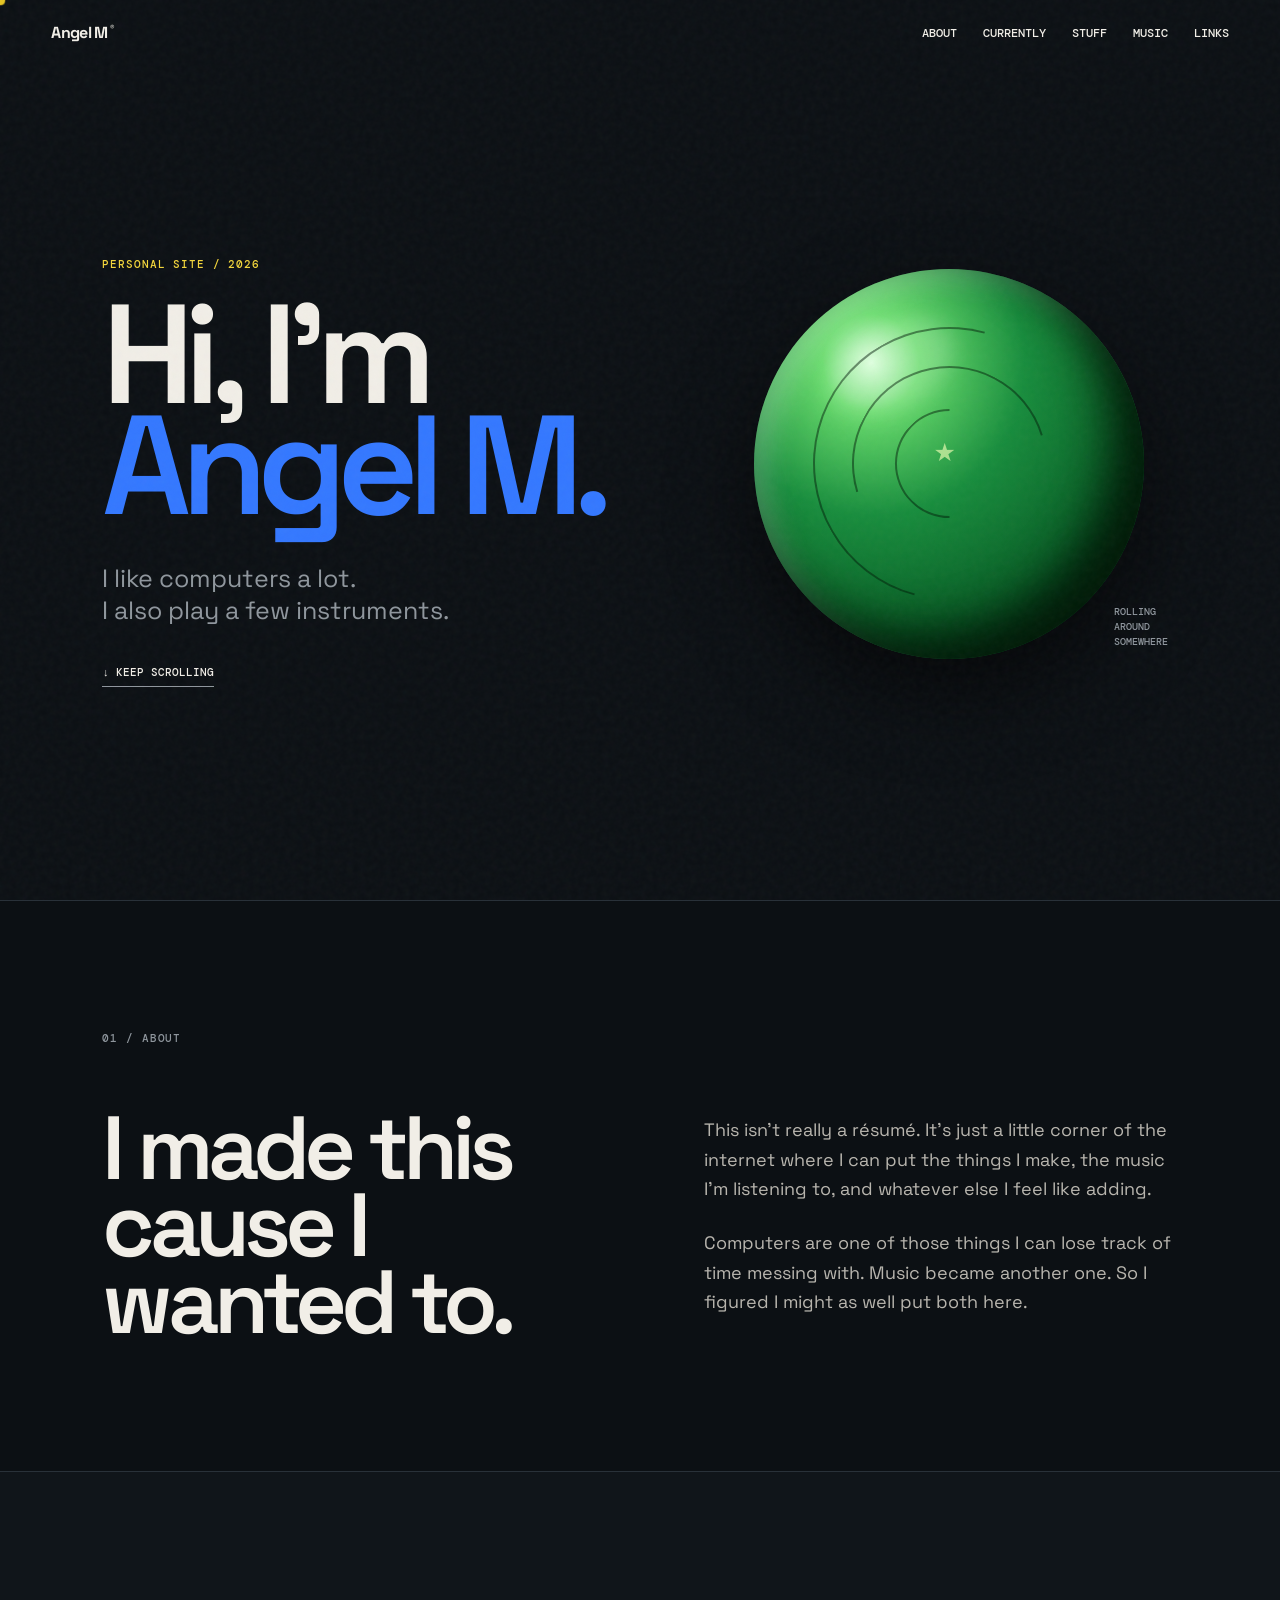
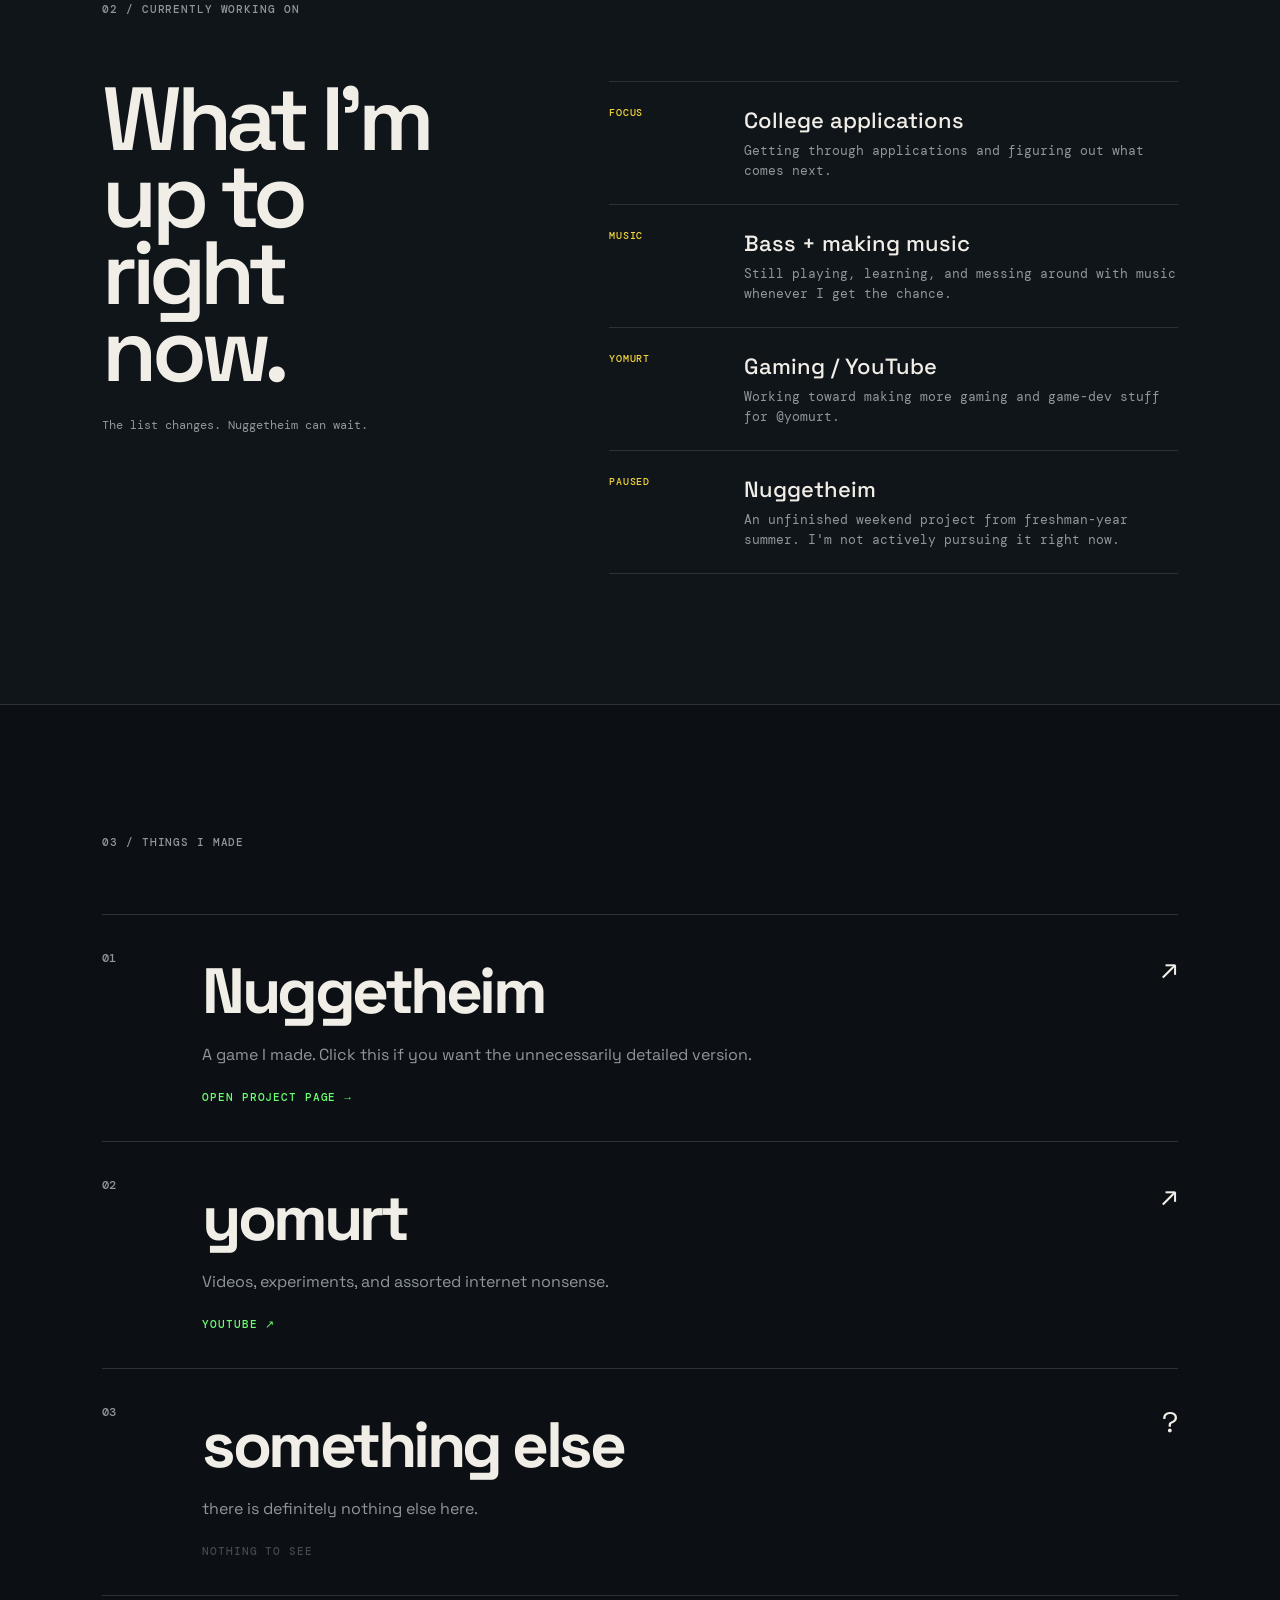
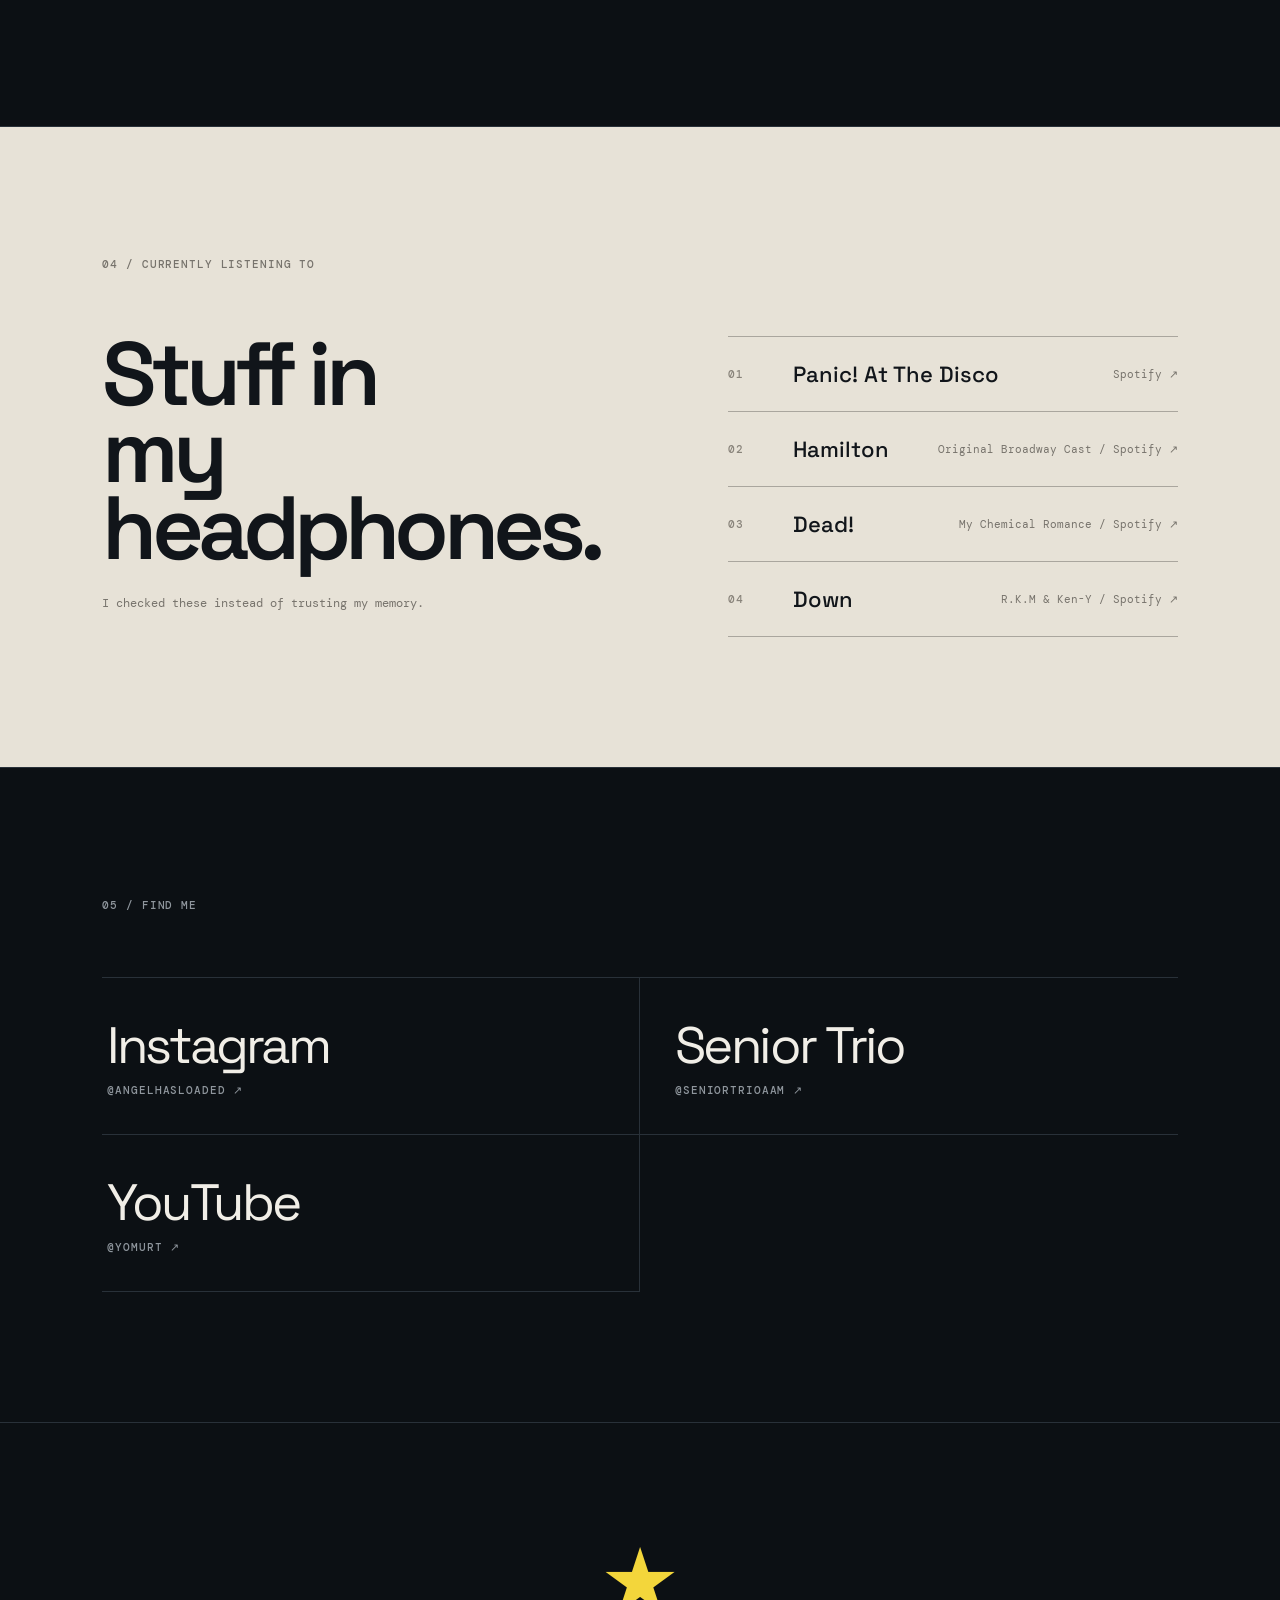
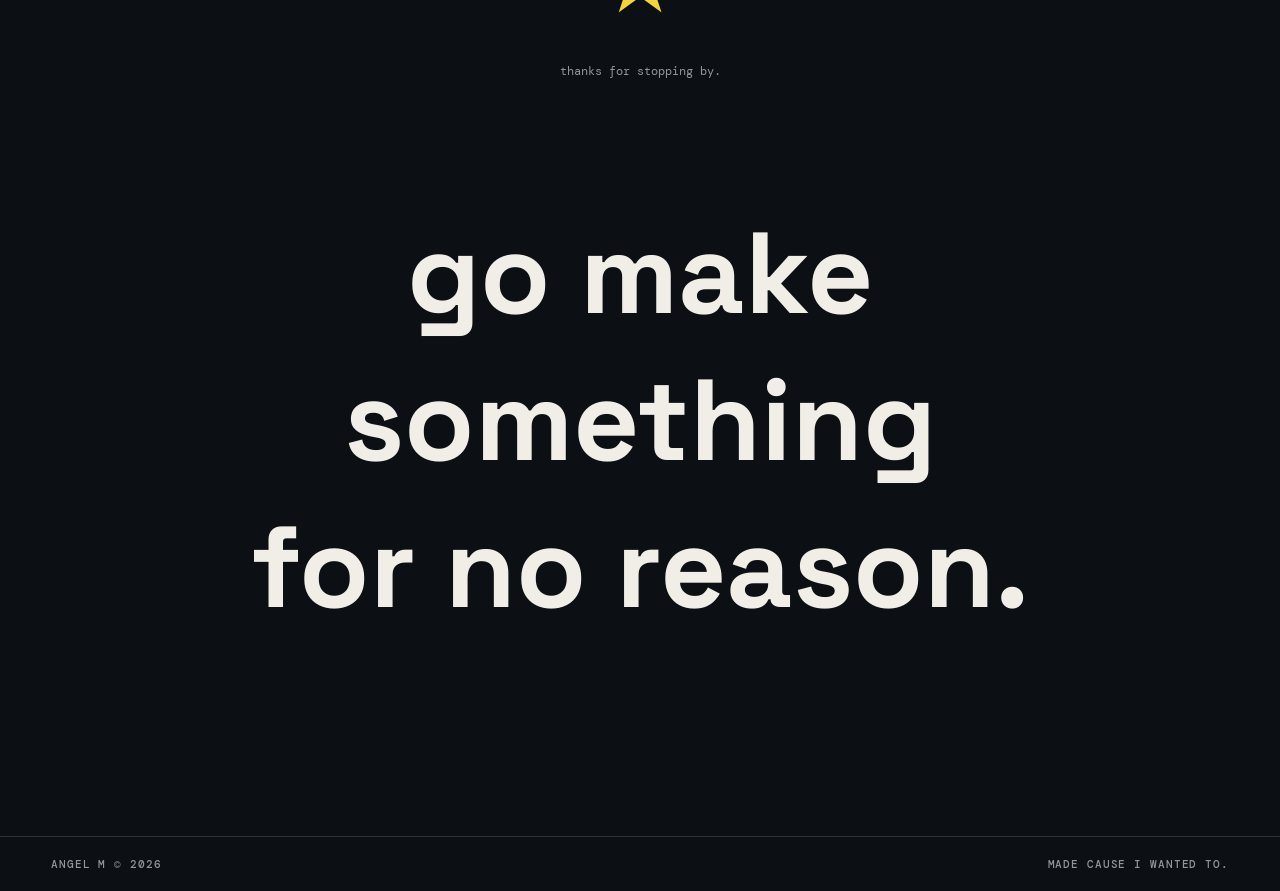
==== index.html @ a2df4d39 "Add files via upload" ====
<!DOCTYPE html>
<html lang="en">
<head>
<meta charset="UTF-8">
<meta name="viewport" content="width=device-width,initial-scale=1">
<title>Angel M — I made this cause I wanted to.</title>
<link rel="preconnect" href="https://fonts.googleapis.com">
<link rel="preconnect" href="https://fonts.gstatic.com" crossorigin>
<link href="https://fonts.googleapis.com/css2?family=DM+Mono:wght@400;500&family=Space+Grotesk:wght@400;500;600;700&display=swap" rel="stylesheet">
<link rel="stylesheet" href="style.css">
<link rel="icon" type="image/svg+xml" href="favicon.svg">
<meta name="description" content="Angel M — a personal corner of the internet for games, music, projects, and whatever I feel like making.">
<meta property="og:title" content="Angel M — I made this cause I wanted to.">
<meta property="og:description" content="Games, music, projects, and assorted internet nonsense.">
</head>
<body>
<div id="loader"><div class="loader-ball"><span>★</span></div><div class="loader-text"><span>ANGEL M</span><span id="load-status">loading something...</span></div><div class="load-line"><i></i></div></div>

<div class="grain"></div>
<div class="cursor-ball"></div>

<header class="nav">
<a class="logo" href="#top">Angel M<span>®</span></a>
<nav><a href="#about">about</a><a href="#currently">currently</a><a href="#projects">stuff</a><a href="#music">music</a><a href="#links">links</a></nav>
</header>

<main id="top">
<section class="hero">
<div>
<p class="eyebrow">PERSONAL SITE / 2026</p>
<h1>Hi, I'm<br><span>Angel M.</span></h1>
<p class="tagline">I like computers a lot.<br>I also play a few instruments.</p>
<a class="scroll-link" href="#about">↓ keep scrolling</a>
</div>
<div class="ball-wrap">
<div class="steel-ball"><div class="ball-highlight"></div><div class="ball-groove g1"></div><div class="ball-groove g2"></div><div class="ball-groove g3"></div><div class="ball-star">★</div></div>
<span class="ball-label">ROLLING<br>AROUND<br>SOMEWHERE</span>
</div>
</section>

<section class="section" id="about">
<div class="section-label">01 / ABOUT</div>
<div class="intro-content">
<h2>I made this<br>cause I wanted to.</h2>
<div class="intro-text">
<p>This isn't really a résumé. It's just a little corner of the internet where I can put the things I make, the music I'm listening to, and whatever else I feel like adding.</p>
<p>Computers are one of those things I can lose track of time messing with. Music became another one. So I figured I might as well put both here.</p>
</div>
</div>
</section>

<section class="section currently" id="currently">
<div class="section-label">02 / CURRENTLY WORKING ON</div>
<div class="currently-grid">
<div>
<h2>What I'm<br>up to right now.</h2>
<p class="currently-note">The list changes. Nuggetheim can wait.</p>
</div>
<div class="status-list">
<div class="status"><span>FOCUS</span><strong>College applications</strong><em>Getting through applications and figuring out what comes next.</em></div>
<div class="status"><span>MUSIC</span><strong>Bass + making music</strong><em>Still playing, learning, and messing around with music whenever I get the chance.</em></div>
<div class="status"><span>YOMURT</span><strong>Gaming / YouTube</strong><em>Working toward making more gaming and game-dev stuff for @yomurt.</em></div>
<div class="status"><span>PAUSED</span><strong>Nuggetheim</strong><em>An unfinished weekend project from freshman-year summer. I'm not actively pursuing it right now.</em></div>
</div>
</div>
</section>

<section class="section projects" id="projects">
<div class="section-label">03 / THINGS I MADE</div>
<div class="project-list">
<a class="project featured" href="projects/nuggetheim.html">
<div class="project-number">01</div><div class="project-main"><h3>Nuggetheim</h3><p>A game I made. Click this if you want the unnecessarily detailed version.</p><span>OPEN PROJECT PAGE →</span></div><div class="project-arrow">↗</div>
</a>
<a class="project" href="https://www.youtube.com/@yomurt" target="_blank" rel="noopener">
<div class="project-number">02</div><div class="project-main"><h3>yomurt</h3><p>Videos, experiments, and assorted internet nonsense.</p><span>YOUTUBE ↗</span></div><div class="project-arrow">↗</div>
</a>
<div class="project almost" id="almost">
<div class="project-number">03</div><div class="project-main"><h3>something else</h3><p>there is definitely nothing else here.</p><span>NOTHING TO SEE</span></div><div class="project-arrow">?</div>
</div>
</div>
</section>

<section class="section music" id="music">
<div class="section-label">04 / CURRENTLY LISTENING TO</div>
<div class="music-layout">
<div><h2>Stuff in<br>my headphones.</h2><p class="music-note">I checked these instead of trusting my memory.</p></div>
<div class="tracks">
<a class="track" href="https://open.spotify.com/artist/20JZFwl6HVl6yg8a4H3ZqK" target="_blank" rel="noopener"><span>01</span><strong>Panic! At The Disco</strong><em>Spotify ↗</em></a>
<a class="track" href="https://open.spotify.com/album/1kCHru7uhxBUdzkm4gzRQc" target="_blank" rel="noopener"><span>02</span><strong>Hamilton</strong><em>Original Broadway Cast / Spotify ↗</em></a>
<a class="track" href="https://open.spotify.com/track/4GtQnksfHyX2gyqSeacZiK" target="_blank" rel="noopener"><span>03</span><strong>Dead!</strong><em>My Chemical Romance / Spotify ↗</em></a>
<a class="track" href="https://open.spotify.com/track/09QZbXkrHRww7Epv7qSnL0" target="_blank" rel="noopener"><span>04</span><strong>Down</strong><em>R.K.M &amp; Ken-Y / Spotify ↗</em></a>
</div>
</div>
</section>

<section class="section links" id="links">
<div class="section-label">05 / FIND ME</div>
<div class="link-grid">
<a href="https://www.instagram.com/angelhasloaded" target="_blank" rel="noopener"><span>Instagram</span><small>@angelhasloaded ↗</small></a>
<a href="https://www.instagram.com/seniortrioaam" target="_blank" rel="noopener"><span>Senior Trio</span><small>@seniortrioaam ↗</small></a>
<a href="https://www.youtube.com/@yomurt" target="_blank" rel="noopener"><span>YouTube</span><small>@yomurt ↗</small></a>
</div>
</section>

<section class="end"><div class="end-ball">★</div><p>thanks for stopping by.</p><h2>go make something<br>for no reason.</h2></section>
</main>

<footer><span>ANGEL M © 2026</span><span>made cause I wanted to.</span></footer>
<script src="script.js"></script>
</body>
</html>
---- style.css ----
*{box-sizing:border-box} :root{--bg:#0c1014;--text:#f1eee7;--muted:#8f969d;--line:#293139;--blue:#3478ff;--yellow:#f3d63b;--green:#6cff72;--paper:#e7e2d7;--ink:#11151a}html{scroll-behavior:smooth}body{margin:0;background:var(--bg);color:var(--text);font-family:"Space Grotesk",system-ui,sans-serif;overflow-x:hidden}a{color:inherit;text-decoration:none}.grain{position:fixed;inset:0;pointer-events:none;opacity:.045;z-index:20;background-image:url("data:image/svg+xml,%3Csvg viewBox='0 0 160 160' xmlns='http://www.w3.org/2000/svg'%3E%3Cfilter id='n'%3E%3CfeTurbulence type='fractalNoise' baseFrequency='.9' numOctaves='3' stitchTiles='stitch'/%3E%3C/filter%3E%3Crect width='100%25' height='100%25' filter='url(%23n)' opacity='.8'/%3E%3C/svg%3E")}.cursor-ball{position:fixed;width:11px;height:11px;border-radius:50%;background:var(--yellow);pointer-events:none;z-index:50;transform:translate(-50%,-50%);mix-blend-mode:difference;transition:.2s}.nav{position:fixed;z-index:30;top:0;left:0;right:0;display:flex;justify-content:space-between;align-items:center;padding:22px 4vw}.logo{font-weight:700;letter-spacing:-.04em}.logo span{font-size:.55em;vertical-align:top;margin-left:2px}.nav nav{display:flex;gap:26px;font:500 12px "DM Mono",monospace;text-transform:uppercase}.nav nav a:hover{color:var(--yellow)}.eyebrow,.section-label,footer,.project span,.track span,.link-grid small{font:500 11px "DM Mono",monospace;letter-spacing:.08em;text-transform:uppercase}.eyebrow{color:var(--yellow);margin-bottom:28px}.hero{min-height:100vh;display:grid;grid-template-columns:1.15fr .85fr;align-items:center;padding:11vh 8vw 8vh}.hero h1{font-size:clamp(70px,11vw,180px);line-height:.79;letter-spacing:-.075em;margin:0;font-weight:600}.hero h1 span{color:var(--blue)}.tagline{margin:42px 0 34px;color:var(--muted);font-size:clamp(18px,2vw,25px);line-height:1.25}.scroll-link,.big-link{font:500 11px "DM Mono",monospace;text-transform:uppercase;border-bottom:1px solid var(--muted);padding-bottom:7px}.ball-wrap{position:relative;display:grid;place-items:center;min-height:500px}.steel-ball{width:min(38vw,390px);aspect-ratio:1;border-radius:50%;position:relative;background:radial-gradient(circle at 30% 24%,#d9ffd9 0%,#68dc6c 12%,#188d3d 38%,#075923 70%,#02190b 100%);box-shadow:inset -30px -25px 45px #001a08,inset 15px 12px 25px rgba(255,255,255,.22),0 35px 80px rgba(0,0,0,.55);animation:float 4.5s ease-in-out infinite}.ball-highlight{position:absolute;width:34%;height:22%;border-radius:50%;left:18%;top:14%;background:rgba(255,255,255,.18);filter:blur(10px);transform:rotate(-25deg)}.ball-groove{position:absolute;border:2px solid rgba(0,25,8,.48);border-right-color:transparent;border-bottom-color:transparent;border-radius:50%;transform:rotate(-30deg)}.g1{inset:15%}.g2{inset:25%;transform:rotate(28deg)}.g3{inset:36%;transform:rotate(-45deg)}.ball-star{position:absolute;left:46%;top:43%;font-size:25px;color:rgba(240,255,180,.65)}.ball-label{position:absolute;right:2%;bottom:13%;font:500 10px "DM Mono",monospace;color:var(--muted);line-height:1.5}@keyframes float{0%,100%{transform:translateY(0) rotate(-3deg)}50%{transform:translateY(-18px) rotate(3deg)}}.section{padding:130px 8vw;border-top:1px solid var(--line)}.section-label{color:var(--muted);margin-bottom:65px}.intro-content{display:grid;grid-template-columns:1fr 1fr;gap:10vw}.section h2{font-size:clamp(50px,7vw,105px);line-height:.86;letter-spacing:-.065em;margin:0;font-weight:600}.intro-text{max-width:520px;align-self:end;color:#b8b5ae;font-size:18px;line-height:1.65}.intro-text p{margin:0 0 24px}.project-list{border-top:1px solid var(--line)}.project{display:grid;grid-template-columns:80px 1fr 50px;gap:20px;padding:35px 0;border-bottom:1px solid var(--line);transition:.3s}.project:hover{padding-left:25px;background:rgba(255,255,255,.025)}.project-number{font:500 12px "DM Mono",monospace;color:var(--muted)}.project-main h3{font-size:clamp(35px,5vw,72px);margin:0 0 12px;letter-spacing:-.055em}.project-main p{margin:0 0 20px;color:var(--muted)}.project-main span{color:var(--green)}.project-arrow{font-size:28px;text-align:right}.almost{cursor:default}.almost .project-main span{color:#41484e}.music{background:var(--paper);color:var(--ink)}.music .section-label{color:#77736c}.music-layout{display:grid;grid-template-columns:.8fr 1.2fr;gap:10vw}.music-note{margin-top:28px;color:#77736c;font:12px "DM Mono",monospace}.tracks{border-top:1px solid #aaa69e}.track{display:grid;grid-template-columns:45px 1fr auto;gap:20px;padding:23px 0;border-bottom:1px solid #aaa69e;align-items:center}.track span{color:#88837a}.track strong{font-size:22px;font-weight:500}.track em{color:#77736c;font:normal 11px "DM Mono",monospace}.track:hover strong{color:#245fd9}.link-grid{display:grid;grid-template-columns:1fr 1fr;border-top:1px solid var(--line)}.link-grid a{padding:35px 5px;border-bottom:1px solid var(--line);transition:transform .2s}.link-grid a:hover{transform:translateX(10px)}.link-grid a:nth-child(odd){border-right:1px solid var(--line);padding-right:35px}.link-grid a:nth-child(even){padding-left:35px}.link-grid span{display:block;font-size:clamp(28px,4vw,52px);letter-spacing:-.05em}.link-grid small{color:var(--muted)}.end{min-height:85vh;display:grid;place-items:center;align-content:center;text-align:center;padding:100px 8vw;border-top:1px solid var(--line)}.end-ball{font-size:90px;color:var(--yellow);animation:spin 8s linear infinite}.end p{color:var(--muted);font:12px "DM Mono",monospace;margin:25px 0}.end h2{font-size:clamp(55px,9vw,130px)}@keyframes spin{to{transform:rotate(360deg)}}footer{border-top:1px solid var(--line);padding:20px 4vw;color:var(--muted);display:flex;justify-content:space-between;gap:20px}footer button{border:0;background:transparent;color:var(--muted);font:inherit;cursor:pointer}#loader{position:fixed;inset:0;background:#080b0d;z-index:100;display:grid;place-items:center;align-content:center;transition:opacity .7s,visibility .7s}.loader-ball{width:95px;height:95px;border-radius:50%;display:grid;place-items:center;background:radial-gradient(circle at 30% 24%,#d9ffd9,#46c85b 25%,#08752f 62%,#02190b);box-shadow:0 0 80px rgba(57,255,93,.15);animation:loadspin 1.3s linear infinite}.loader-ball span{color:var(--yellow);font-size:20px}.loader-text{width:260px;margin-top:25px;display:flex;justify-content:space-between;font:500 9px "DM Mono",monospace;color:#899199}.load-line{width:260px;height:2px;background:#20272d;margin-top:10px}.load-line i{display:block;height:100%;width:0;background:var(--yellow);animation:loadline 1.5s ease forwards}@keyframes loadspin{to{transform:rotate(360deg)}}@keyframes loadline{to{width:100%}}.loader-hide{opacity:0;visibility:hidden}.project-hero{min-height:75vh;padding:22vh 8vw 10vh;border-bottom:1px solid var(--line);display:flex;flex-direction:column;justify-content:center}.project-hero h1{font-size:clamp(75px,13vw,190px);line-height:.8;letter-spacing:-.08em;margin:0}.project-hero h1 span{color:var(--green)}.project-sub{max-width:600px;color:var(--muted);font-size:20px;margin:45px 0}.big-link{align-self:flex-start;color:var(--yellow)}.project-body{padding:120px 8vw;border-bottom:1px solid var(--line)}.project-columns{display:grid;grid-template-columns:1fr 1fr;gap:10vw}.project-columns p{color:#b8b5ae;font-size:18px;line-height:1.7}.notes{border-top:1px solid var(--line)}.notes div{display:flex;gap:50px;padding:22px 0;border-bottom:1px solid var(--line)}.notes b{font:500 11px "DM Mono",monospace;color:var(--yellow)}.notes span{color:var(--muted)}@media(max-width:750px){.nav{padding:18px 5vw}.nav nav{gap:12px;font-size:9px}.hero{grid-template-columns:1fr;padding:120px 7vw 60px}.hero h1{font-size:22vw}.ball-wrap{min-height:390px}.steel-ball{width:70vw}.section{padding:90px 7vw}.intro-content,.music-layout,.project-columns{grid-template-columns:1fr;gap:60px}.project{grid-template-columns:40px 1fr 25px}.project:hover{padding-left:10px}.link-grid{grid-template-columns:1fr}.link-grid a:nth-child(odd),.link-grid a:nth-child(even){border-right:0;padding-left:0;padding-right:0}.track{grid-template-columns:35px 1fr}.track em{grid-column:2;margin-top:-12px}.cursor-ball{display:none}footer{flex-wrap:wrap;font-size:9px}.project-hero h1{font-size:20vw}}

.currently{background:#10151a}.currently-grid{display:grid;grid-template-columns:.8fr 1.2fr;gap:10vw}.currently-note{color:var(--muted);font:12px "DM Mono",monospace;margin-top:28px}.status-list{border-top:1px solid var(--line)}.status{display:grid;grid-template-columns:115px 1fr;column-gap:20px;padding:24px 0;border-bottom:1px solid var(--line)}.status span{font:500 10px "DM Mono",monospace;color:var(--yellow);letter-spacing:.08em}.status strong{font-size:22px;font-weight:500}.status em{grid-column:2;color:var(--muted);font:normal 13px "DM Mono",monospace;line-height:1.5;margin-top:7px}.secret-mode .steel-ball{animation:secret-spin .35s linear infinite}.secret-mode{filter:saturate(1.35)}@keyframes secret-spin{to{transform:rotate(360deg) scale(1.05)}}
@media(max-width:750px){.currently-grid{grid-template-columns:1fr;gap:60px}.status{grid-template-columns:85px 1fr}.status em{grid-column:2}.nav nav{max-width:62vw;overflow-x:auto;white-space:nowrap;padding-bottom:2px}.nav nav::-webkit-scrollbar{display:none}}
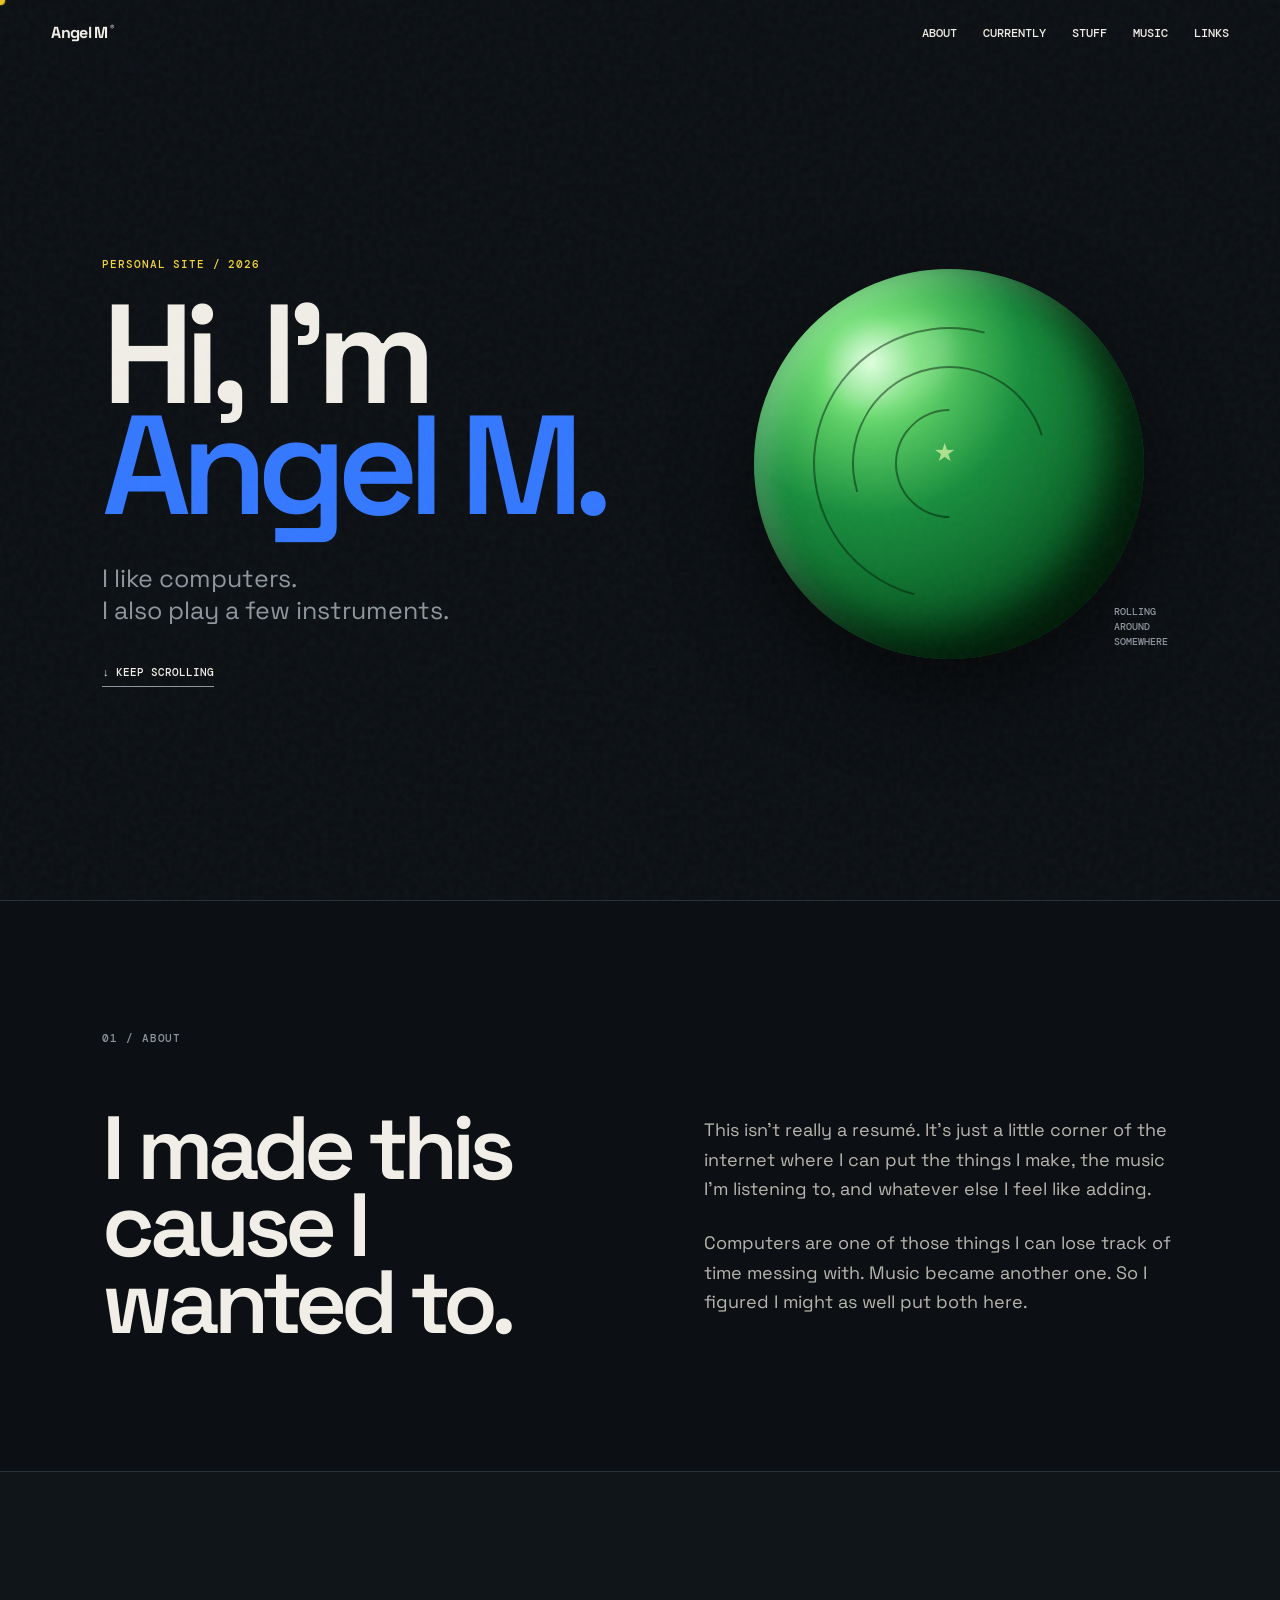
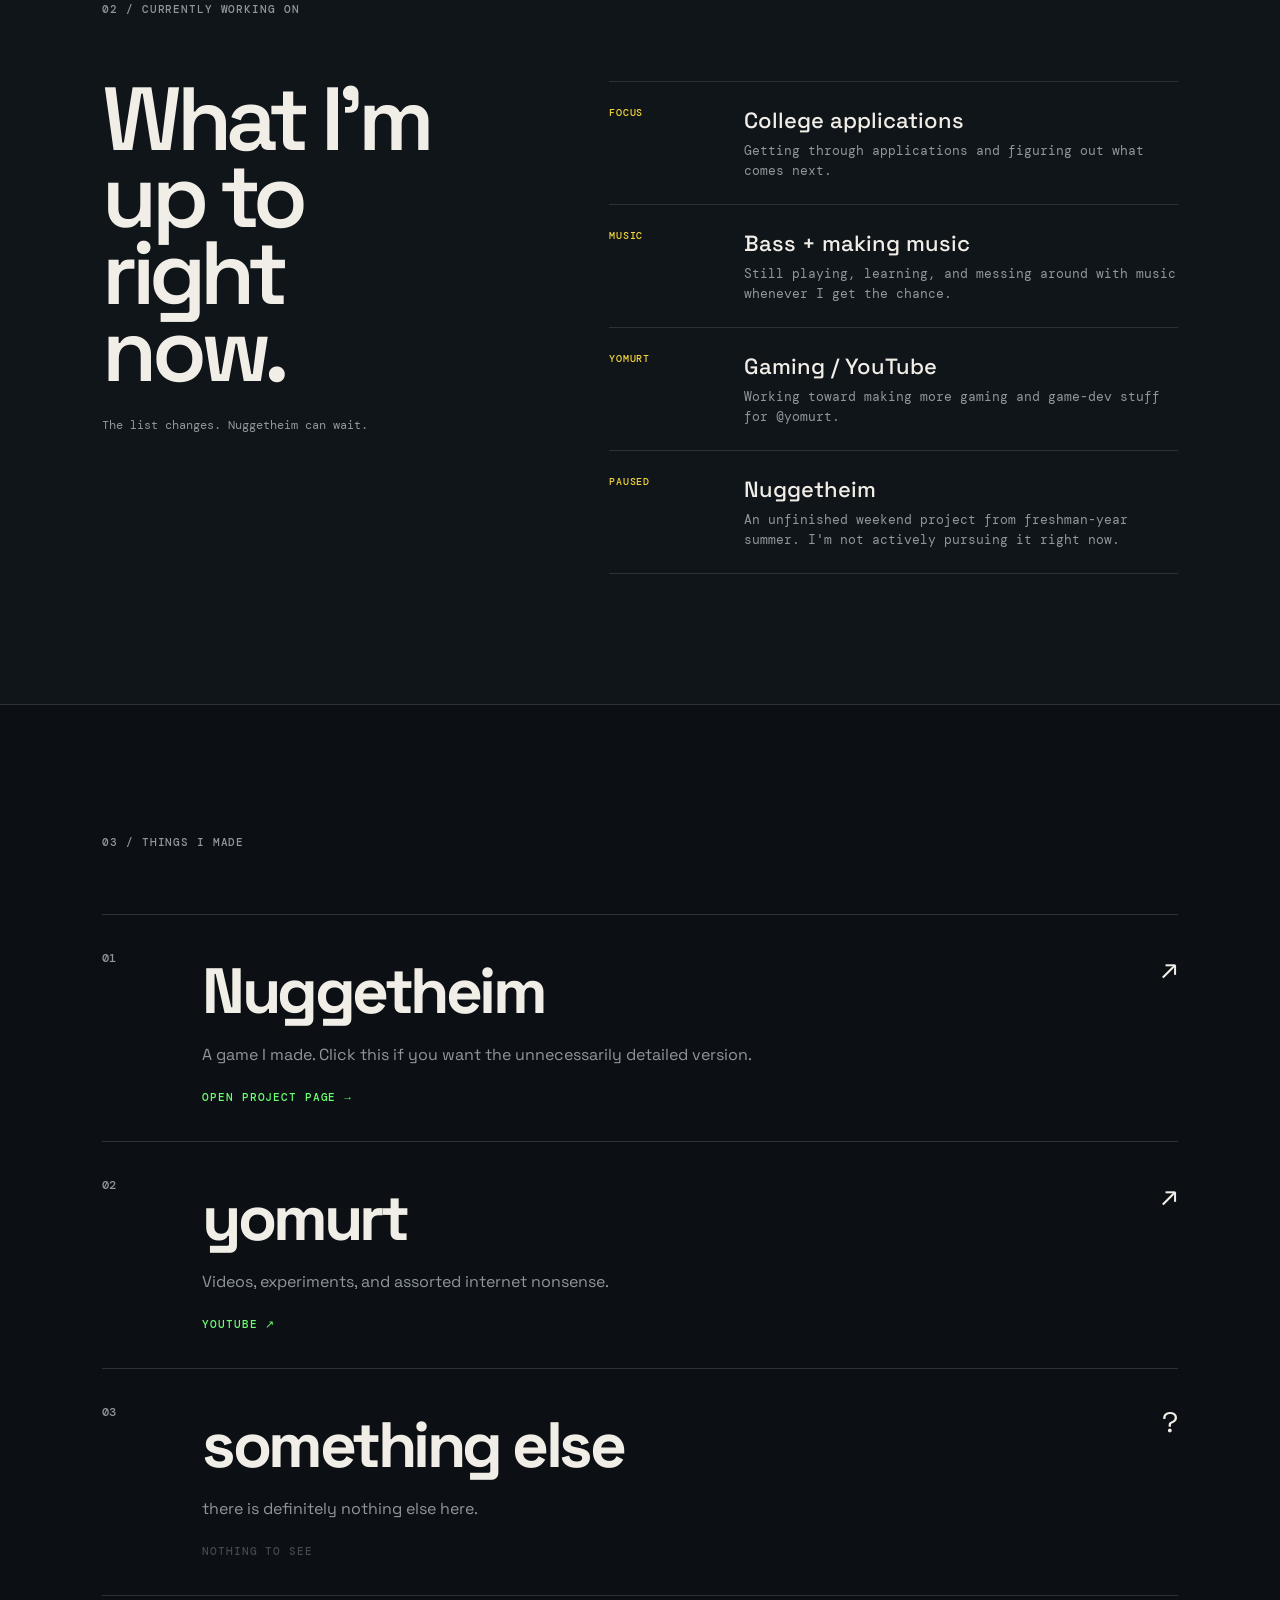
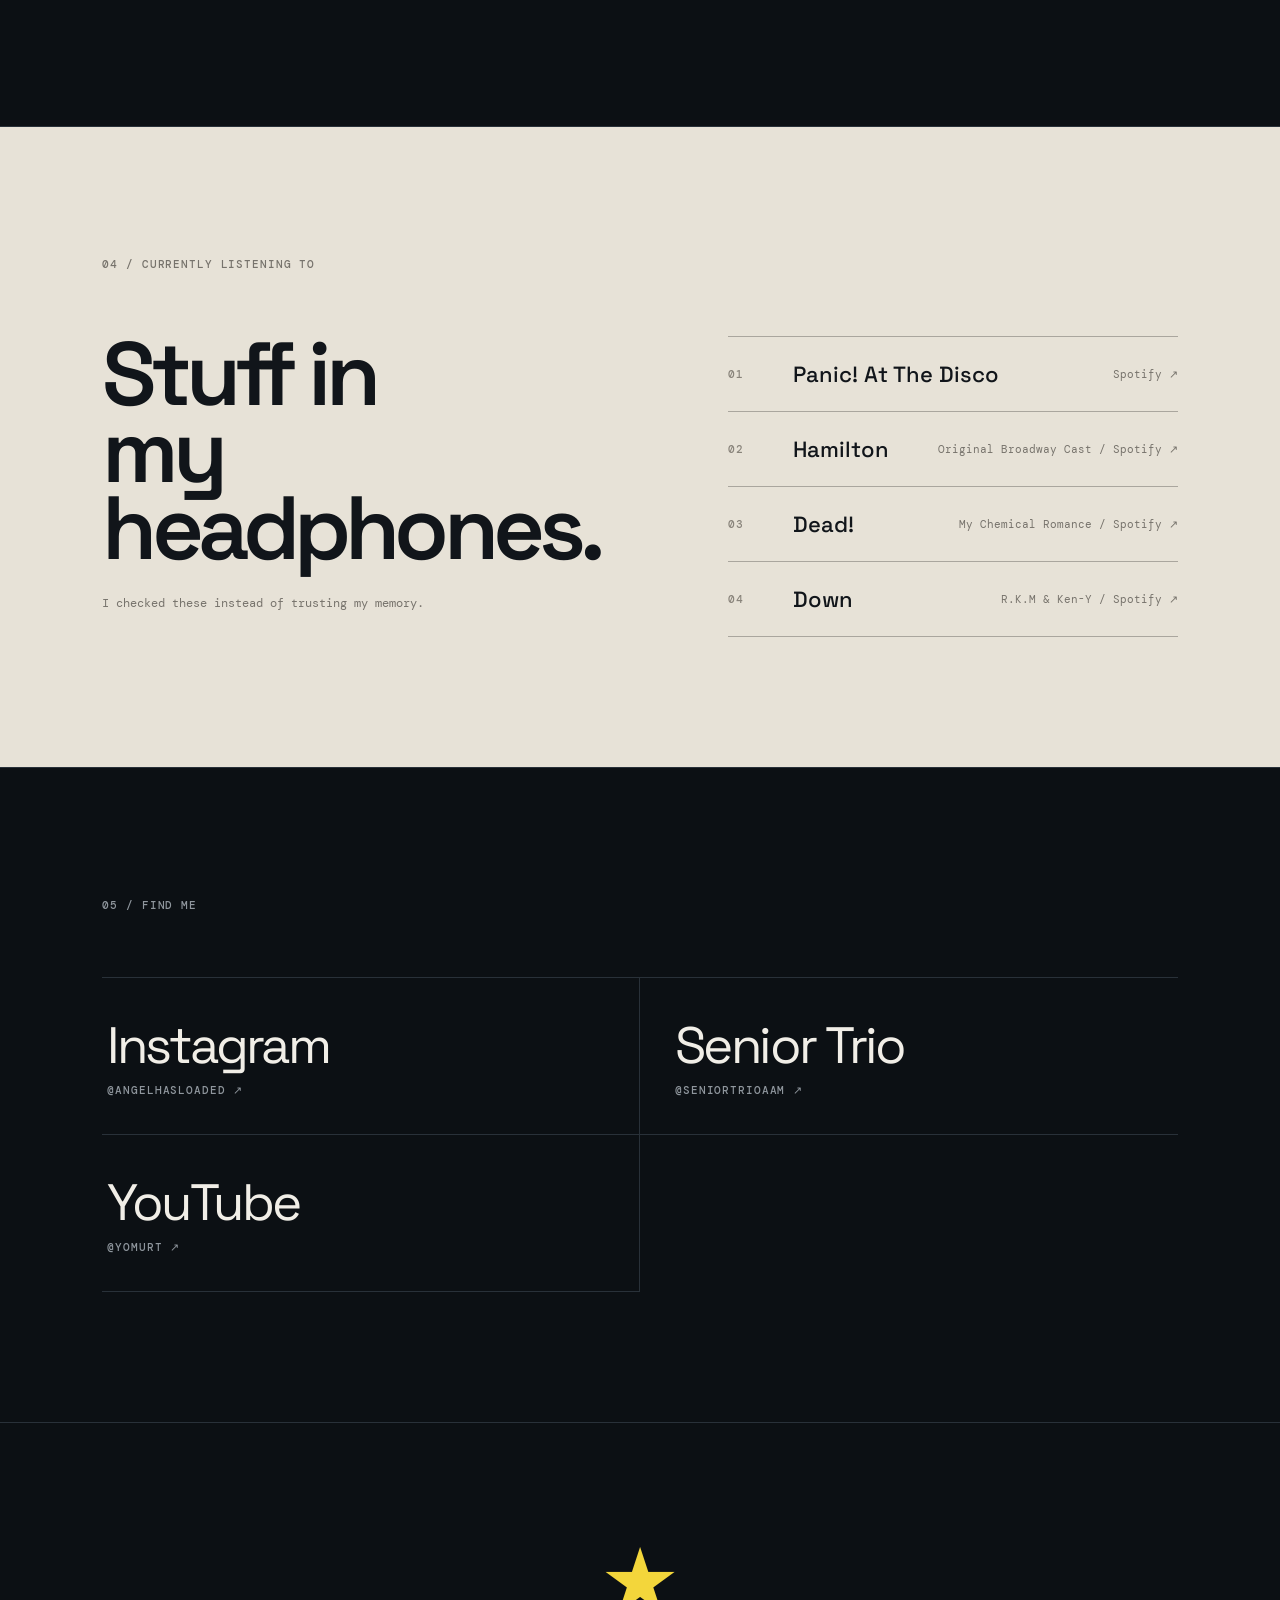
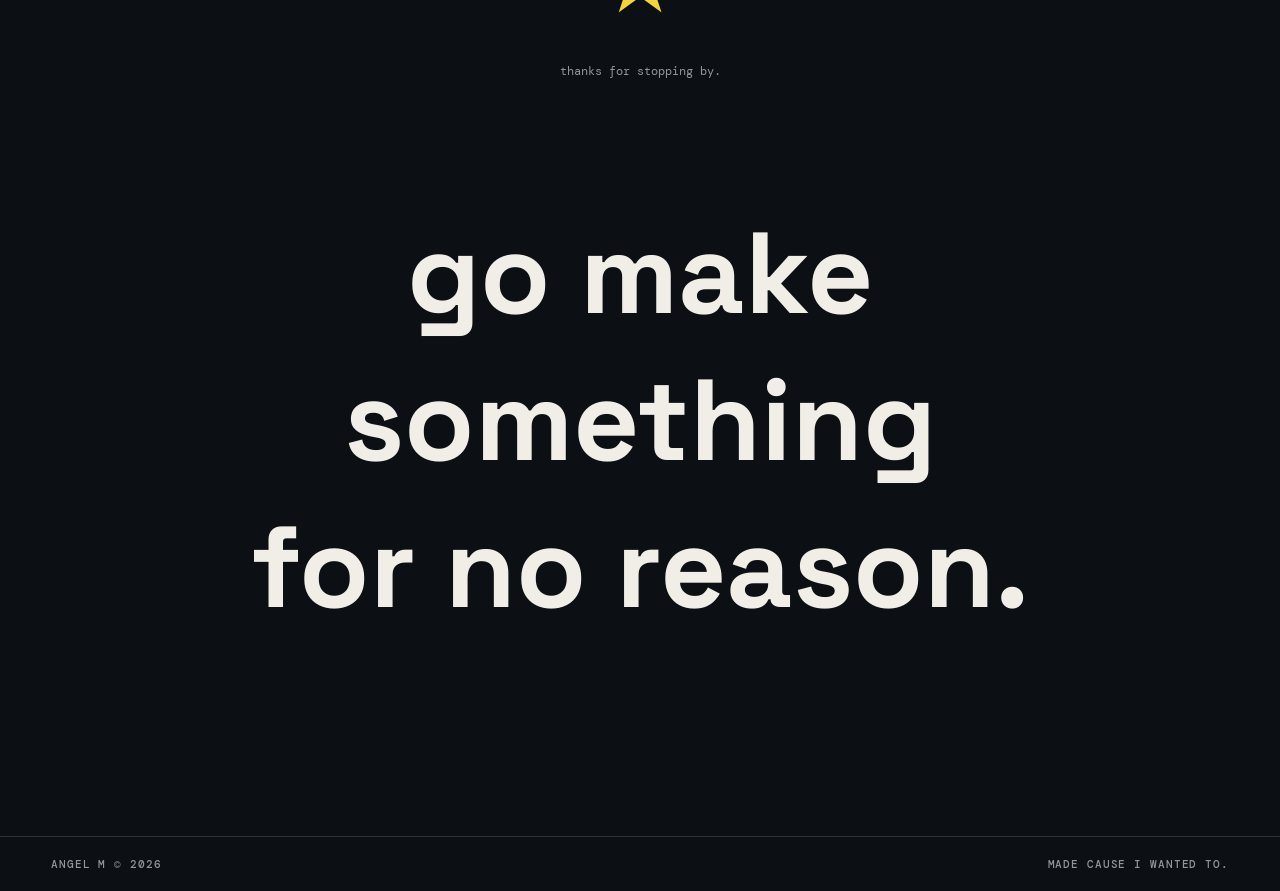
==== commit f5d81aee: "Update index.html" ====
--- a/index.html
+++ b/index.html
@@ -3,7 +3,7 @@
 <head>
 <meta charset="UTF-8">
 <meta name="viewport" content="width=device-width,initial-scale=1">
-<title>Angel M — I made this cause I wanted to.</title>
+<title>Angel M — I made this for fun.</title>
 <link rel="preconnect" href="https://fonts.googleapis.com">
 <link rel="preconnect" href="https://fonts.gstatic.com" crossorigin>
 <link href="https://fonts.googleapis.com/css2?family=DM+Mono:wght@400;500&family=Space+Grotesk:wght@400;500;600;700&display=swap" rel="stylesheet">
@@ -29,7 +29,7 @@
 <div>
 <p class="eyebrow">PERSONAL SITE / 2026</p>
 <h1>Hi, I'm<br><span>Angel M.</span></h1>
-<p class="tagline">I like computers a lot.<br>I also play a few instruments.</p>
+<p class="tagline">I like computers. <br>I also play a few instruments.</p>
 <a class="scroll-link" href="#about">↓ keep scrolling</a>
 </div>
 <div class="ball-wrap">
@@ -43,7 +43,7 @@
 <div class="intro-content">
 <h2>I made this<br>cause I wanted to.</h2>
 <div class="intro-text">
-<p>This isn't really a résumé. It's just a little corner of the internet where I can put the things I make, the music I'm listening to, and whatever else I feel like adding.</p>
+<p>This isn't really a resumé. It's just a little corner of the internet where I can put the things I make, the music I'm listening to, and whatever else I feel like adding.</p>
 <p>Computers are one of those things I can lose track of time messing with. Music became another one. So I figured I might as well put both here.</p>
 </div>
 </div>
@@ -108,4 +108,4 @@
 <footer><span>ANGEL M © 2026</span><span>made cause I wanted to.</span></footer>
 <script src="script.js"></script>
 </body>
-</html>+</html>
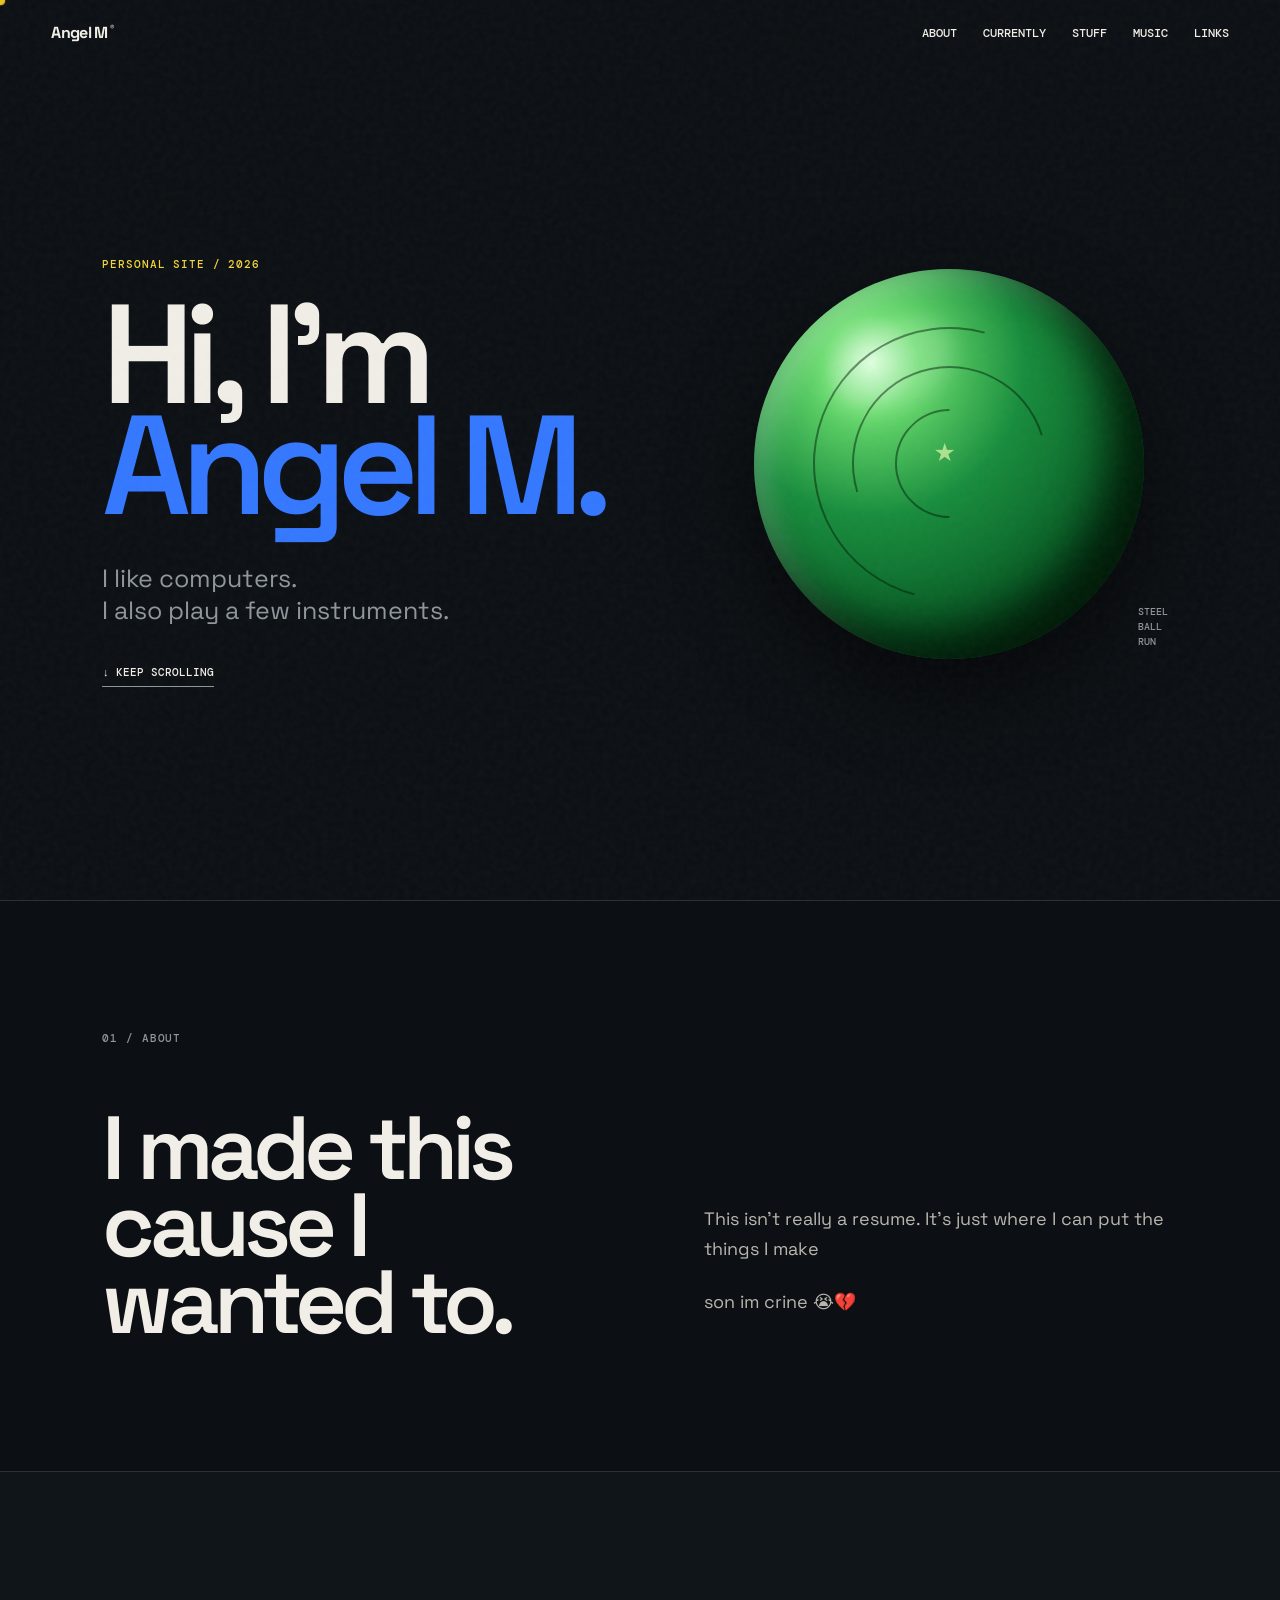
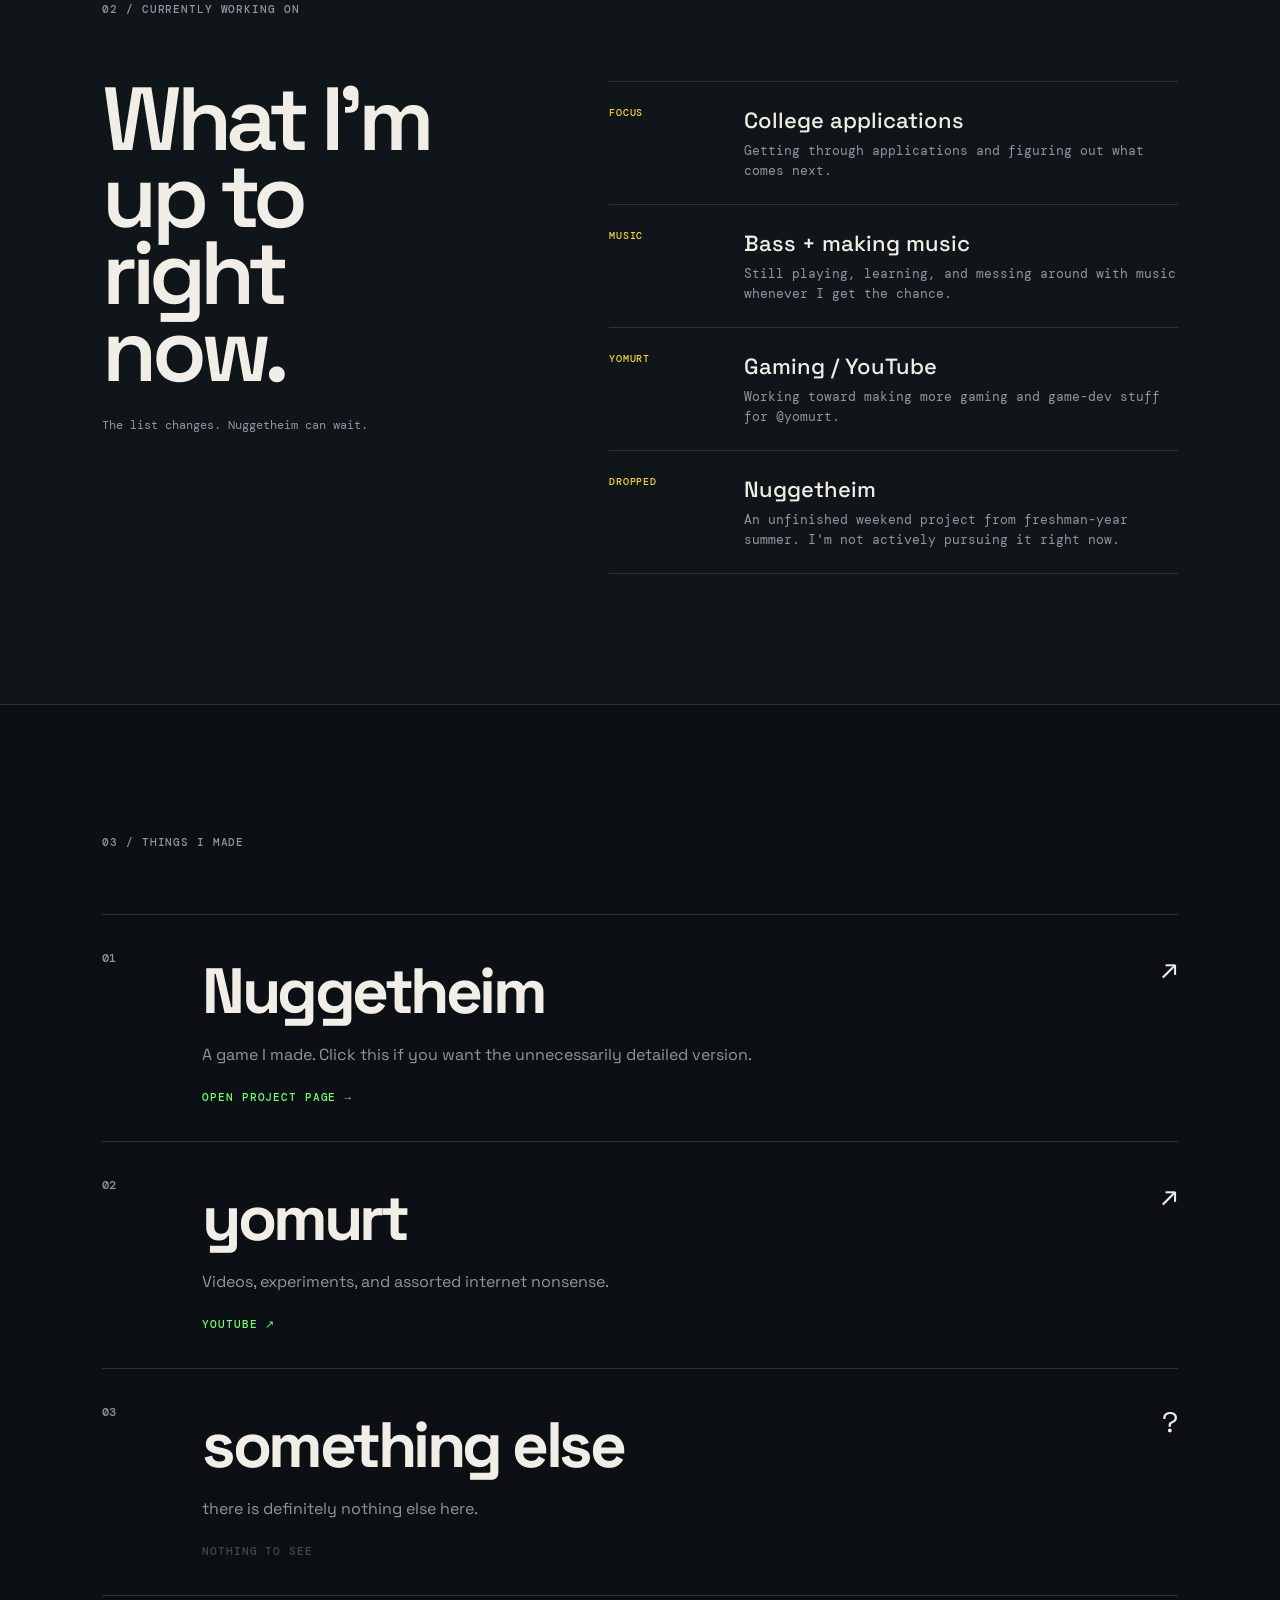
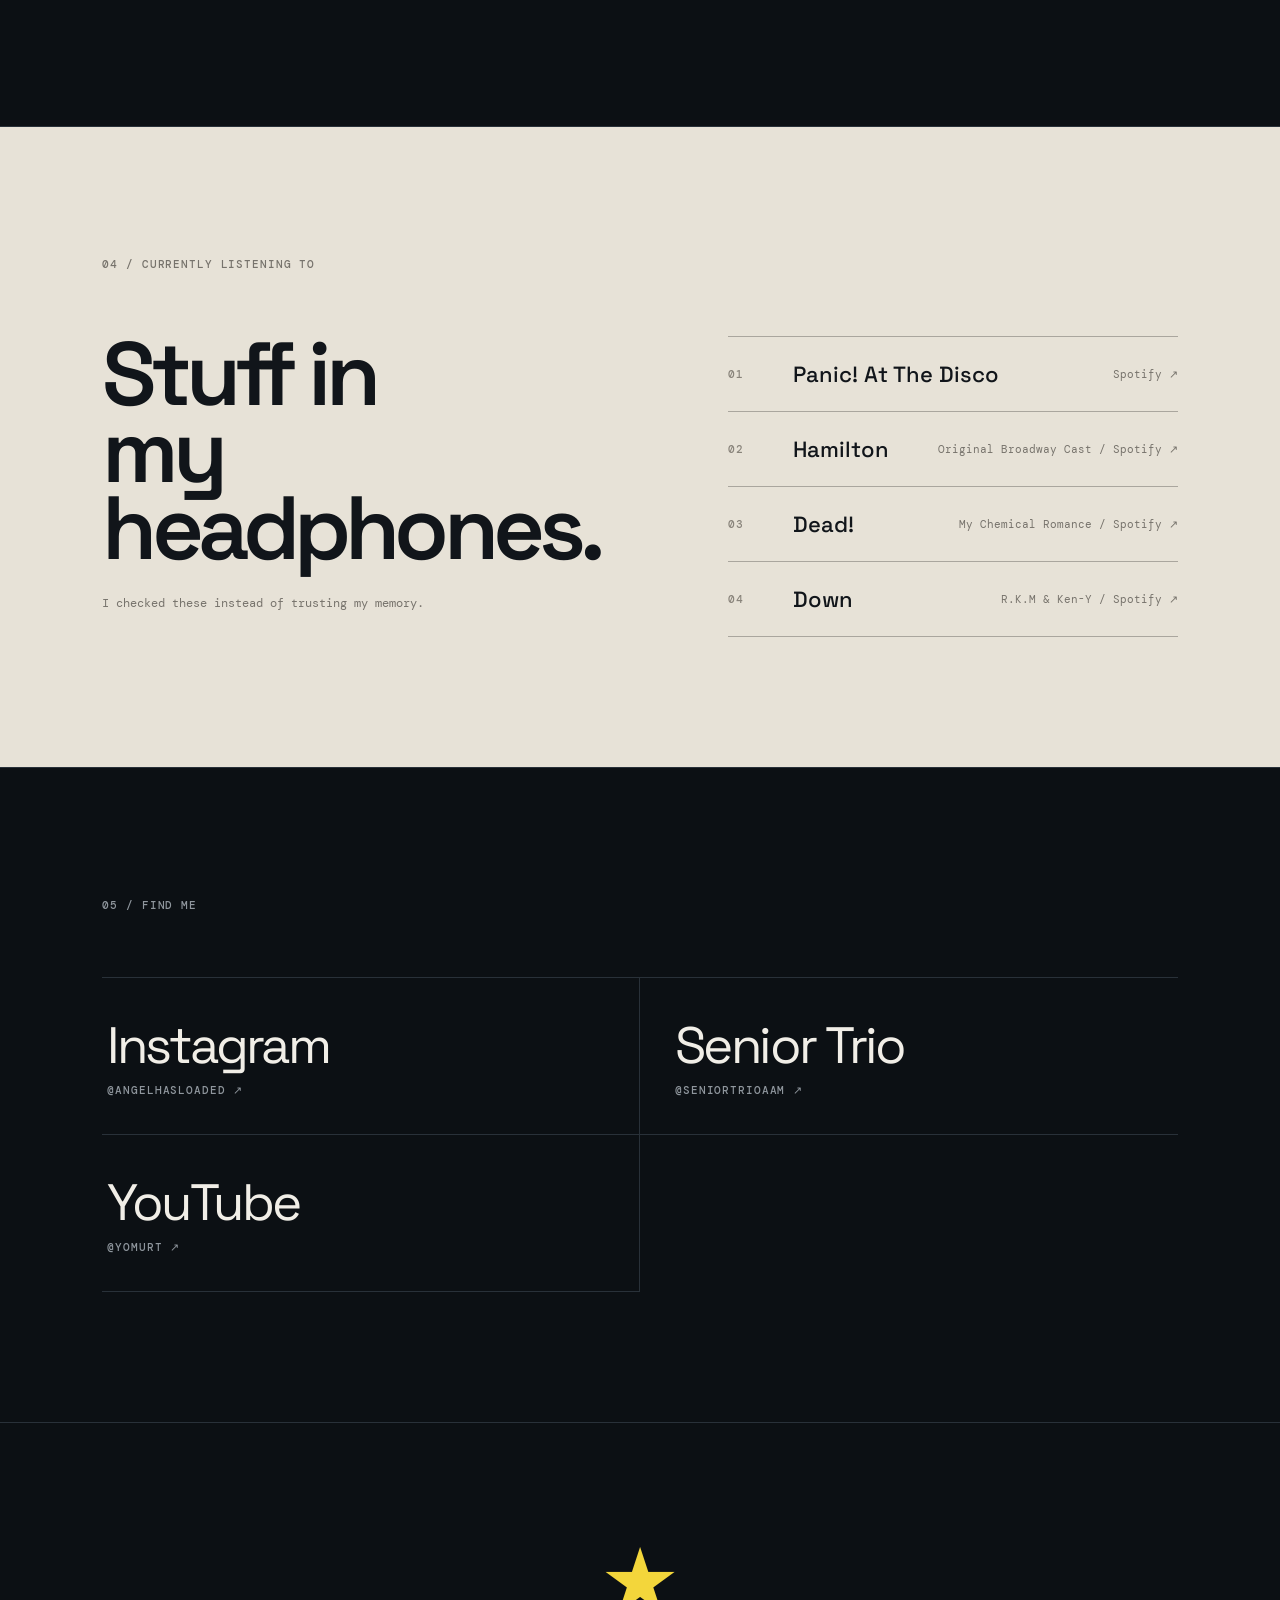
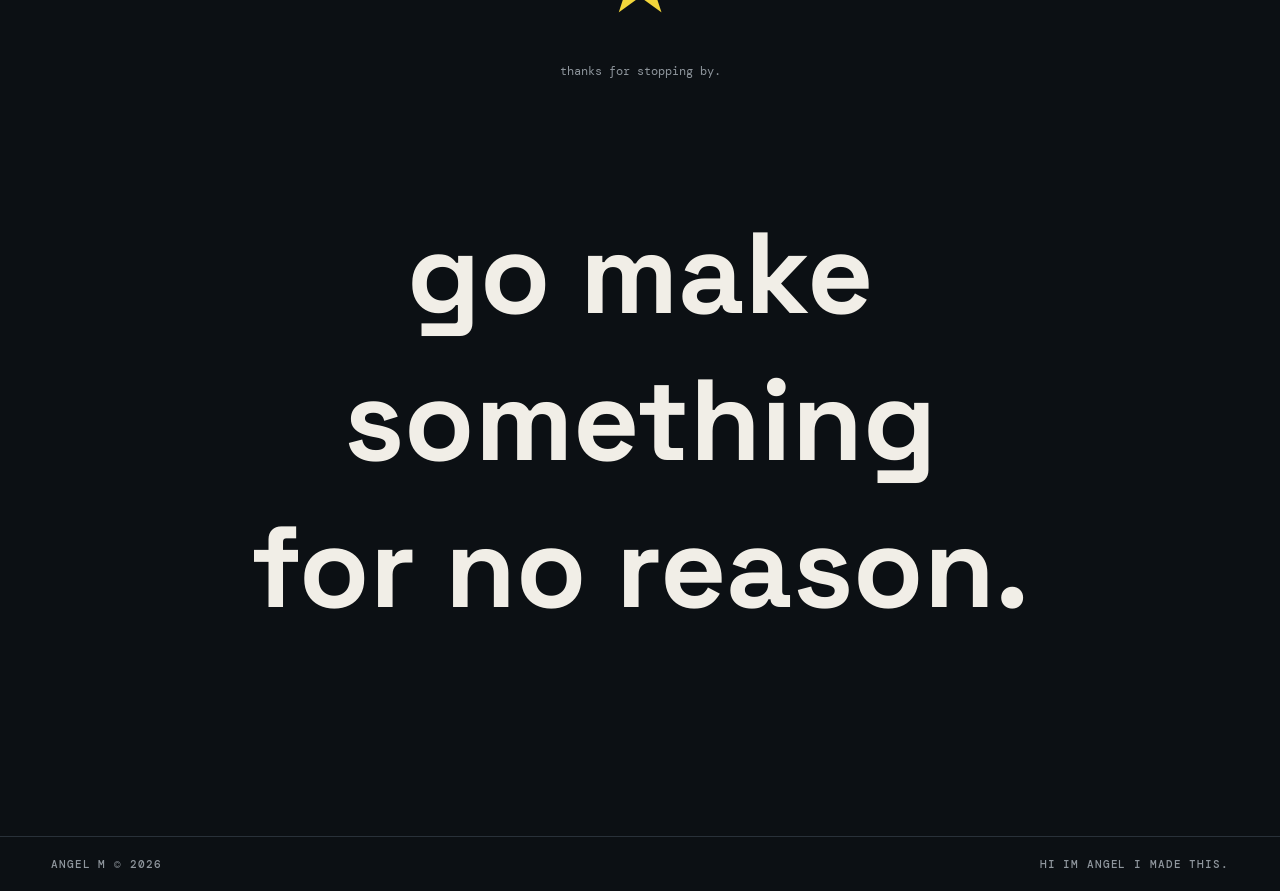
==== commit eed199e3: "Update index.html" ====
--- a/index.html
+++ b/index.html
@@ -34,7 +34,7 @@
 </div>
 <div class="ball-wrap">
 <div class="steel-ball"><div class="ball-highlight"></div><div class="ball-groove g1"></div><div class="ball-groove g2"></div><div class="ball-groove g3"></div><div class="ball-star">★</div></div>
-<span class="ball-label">ROLLING<br>AROUND<br>SOMEWHERE</span>
+<span class="ball-label">STEEL<br>BALL<br>RUN</span>
 </div>
 </section>
 
@@ -43,8 +43,8 @@
 <div class="intro-content">
 <h2>I made this<br>cause I wanted to.</h2>
 <div class="intro-text">
-<p>This isn't really a resumé. It's just a little corner of the internet where I can put the things I make, the music I'm listening to, and whatever else I feel like adding.</p>
-<p>Computers are one of those things I can lose track of time messing with. Music became another one. So I figured I might as well put both here.</p>
+<p>This isn't really a resume. It's just where I can put the things I make</p>
+<p>son im crine 😭💔</p>
 </div>
 </div>
 </section>
@@ -60,7 +60,7 @@
 <div class="status"><span>FOCUS</span><strong>College applications</strong><em>Getting through applications and figuring out what comes next.</em></div>
 <div class="status"><span>MUSIC</span><strong>Bass + making music</strong><em>Still playing, learning, and messing around with music whenever I get the chance.</em></div>
 <div class="status"><span>YOMURT</span><strong>Gaming / YouTube</strong><em>Working toward making more gaming and game-dev stuff for @yomurt.</em></div>
-<div class="status"><span>PAUSED</span><strong>Nuggetheim</strong><em>An unfinished weekend project from freshman-year summer. I'm not actively pursuing it right now.</em></div>
+<div class="status"><span>DROPPED</span><strong>Nuggetheim</strong><em>An unfinished weekend project from freshman-year summer. I'm not actively pursuing it right now.</em></div>
 </div>
 </div>
 </section>
@@ -105,7 +105,7 @@
 <section class="end"><div class="end-ball">★</div><p>thanks for stopping by.</p><h2>go make something<br>for no reason.</h2></section>
 </main>
 
-<footer><span>ANGEL M © 2026</span><span>made cause I wanted to.</span></footer>
+<footer><span>ANGEL M © 2026</span><span>Hi im Angel i made this.</span></footer>
 <script src="script.js"></script>
 </body>
 </html>
